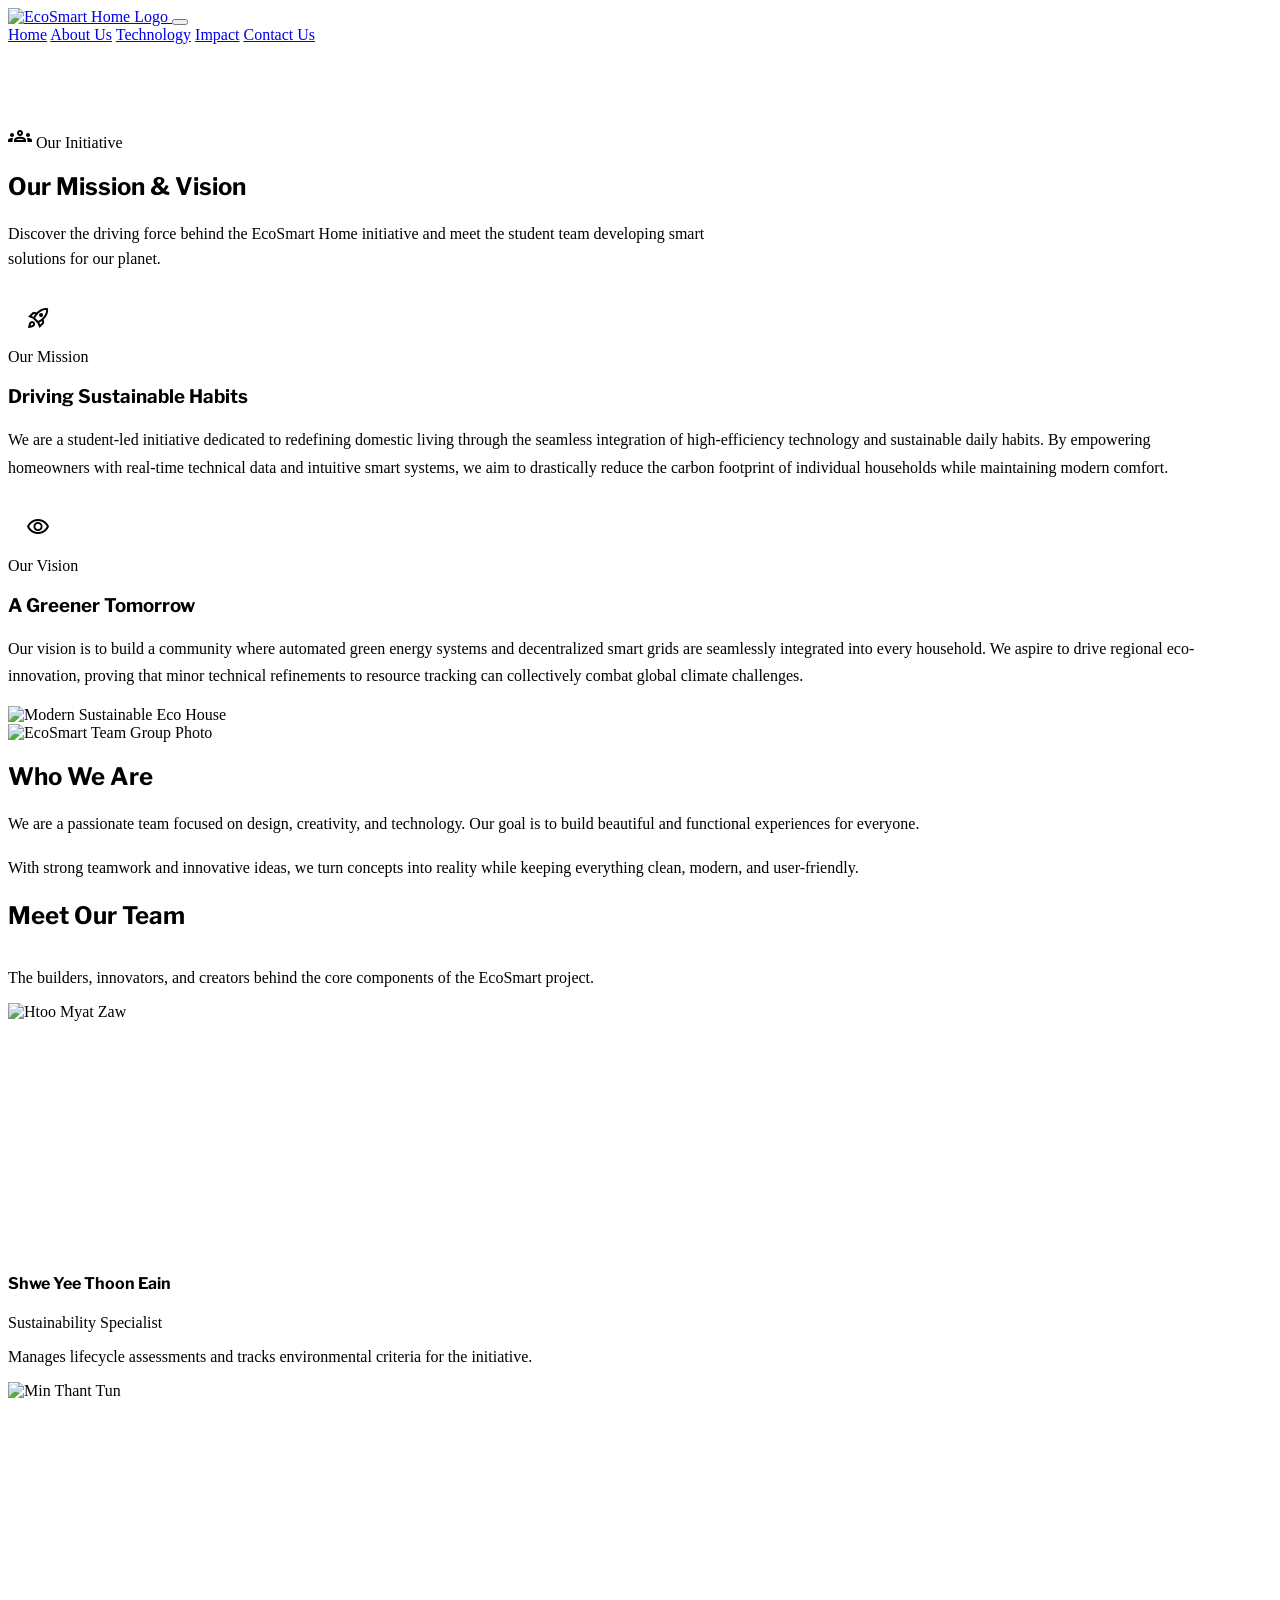
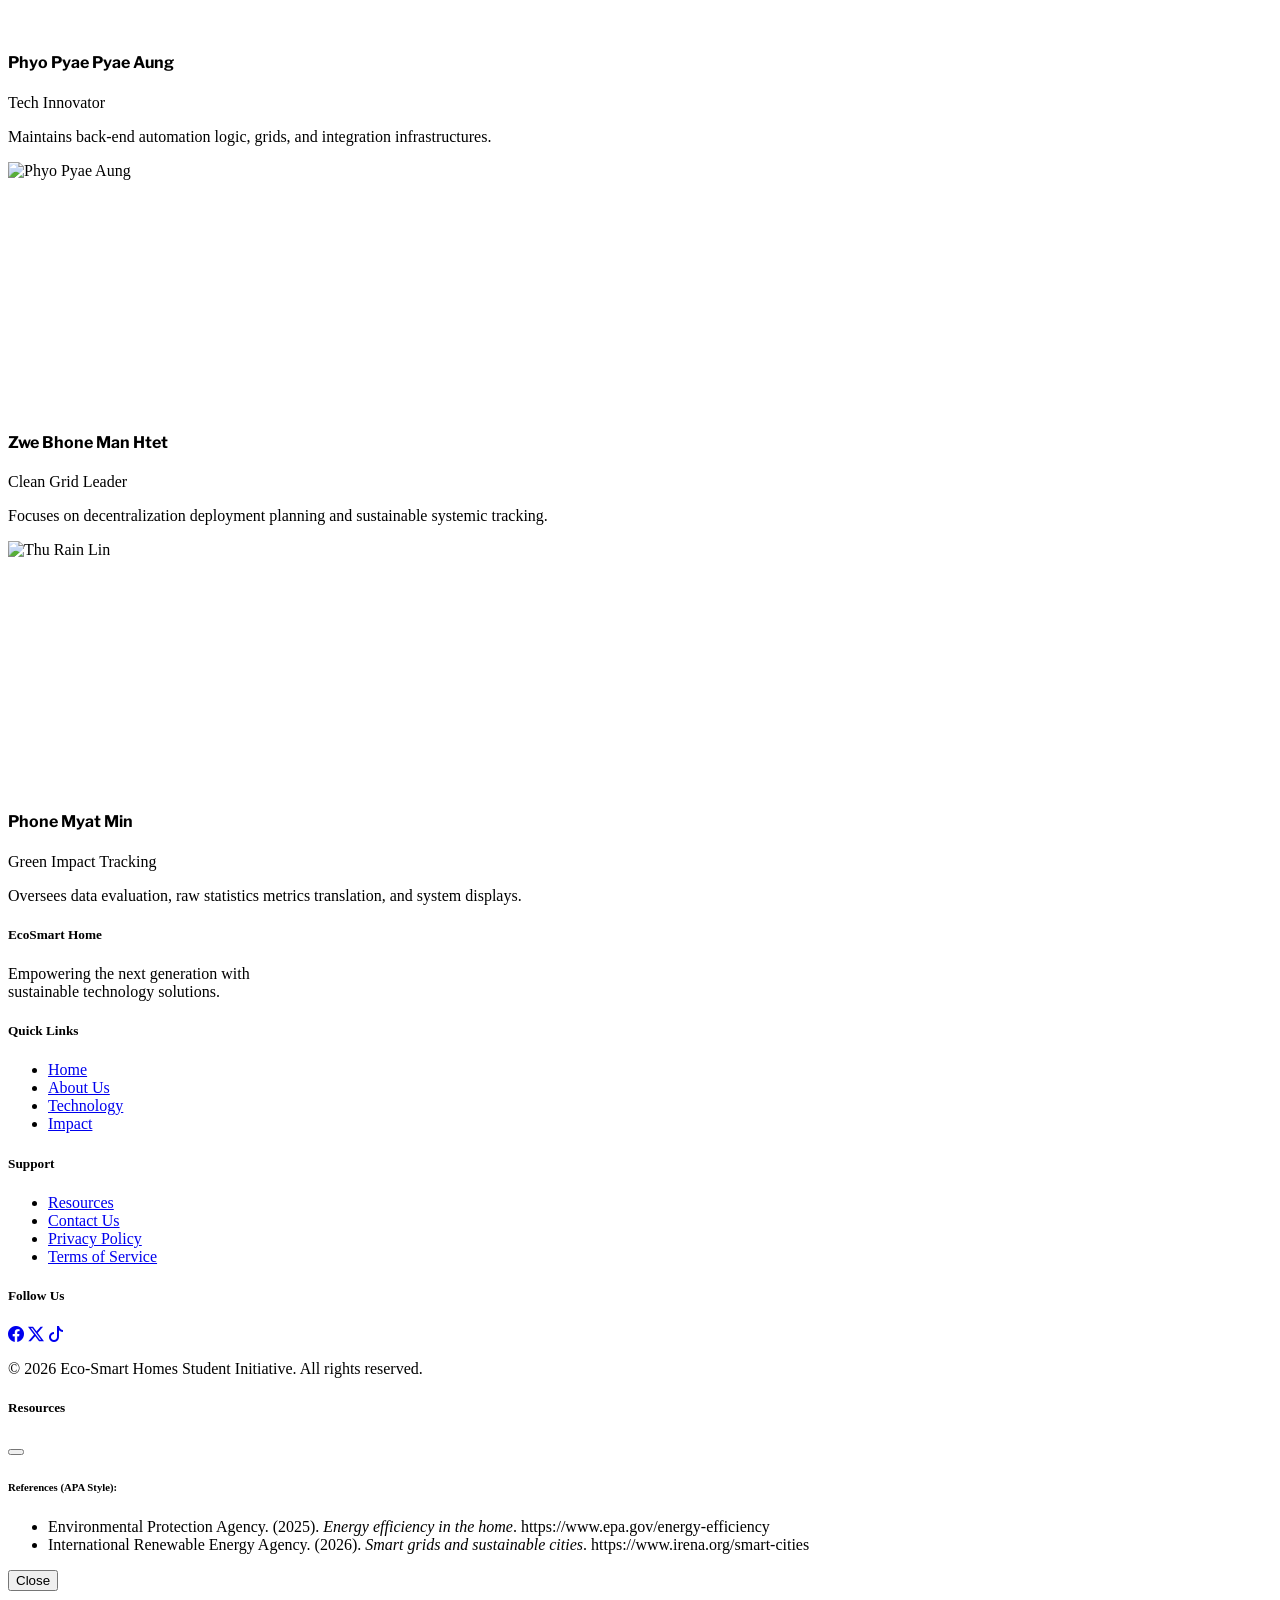
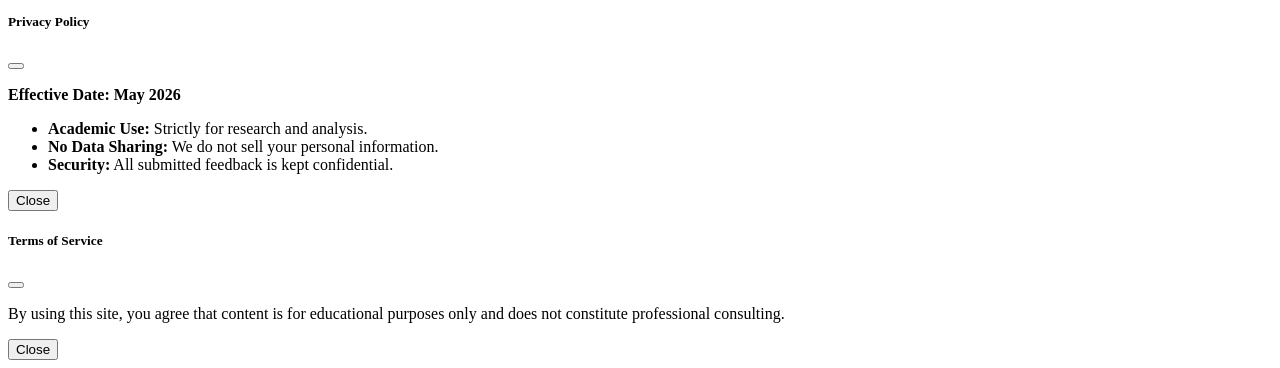
==== about-us.html @ ff517585 "Add files via upload" ====
<!DOCTYPE html>
<html lang="en">
<head>
    <meta charset="utf-8">
    <meta content="width=device-width, initial-scale=1.0" name="viewport">
    <title>About Us | EcoSmart Home</title>
    
    <link href="files/css/bootstrap.min.css" rel="stylesheet">
    <link href="https://cdn.jsdelivr.net/npm/bootstrap-icons@1.11.3/font/bootstrap-icons.css" rel="stylesheet">
    <link href="https://fonts.googleapis.com/css2?family=Libre+Franklin:wght@400;600;700&family=Source+Sans+3:wght@400;500;600&display=swap" rel="stylesheet">
    <link href="https://fonts.googleapis.com/css2?family=Material+Symbols+Outlined:wght,FILL@100..700,0..1&display=swap" rel="stylesheet">
    
    <link href="files/stylesheets/style.css" rel="stylesheet">
    <link href="files/stylesheets/navbar.css" rel="stylesheet">
    <link href="files/stylesheets/footer.css" rel="stylesheet">
</head>
<body>

    <header class="navbar navbar-expand-lg fixed-top border-bottom">
        <div class="container">
            <a class="navbar-brand d-flex align-items-center" href="index.html">
                <img src="files/images/Bg removed Logo of ict.png" alt="EcoSmart Home Logo" style="height: 50px; width: auto; object-fit: contain;">
            </a>
            
            <button class="navbar-toggler" type="button" data-bs-toggle="collapse" data-bs-target="#mainNav" aria-controls="mainNav" aria-expanded="false" aria-label="Toggle navigation">
                <span class="navbar-toggler-icon"></span>
            </button>
            
            <div class="collapse navbar-collapse" id="mainNav">
                <nav class="navbar-nav ms-auto me-auto gap-3">
                    <a class="nav-link" href="index.html">Home</a>
                    <a class="nav-link" id="selector" href="about-us.html">About Us</a>
                    <a class="nav-link" href="technology.html">Technology</a>
                    <a class="nav-link" href="impact.html">Impact</a>
                    <a class="nav-link" href="contact-us.html">Contact Us</a>
                </nav>
            </div>
        </div>
    </header>

    <main style="padding-top: 80px;">
        
        <section class="hero-gradient px-3 px-md-0 py-5">
            <div class="container text-center py-4" style="max-width: 1200px;">
                <div class="d-inline-flex align-items-center gap-2 bg-light px-3 py-1 rounded-pill mb-3 border text-secondary">
                    <span class="material-symbols-outlined fs-5">groups</span>
                    <span class="text-uppercase fw-semibold small tracking-wider">Our Initiative</span>
                </div>
                <h1 class="fw-bold text-dark display-5" style="font-family: 'Libre Franklin', sans-serif;">
                    Our Mission & Vision
                </h1>
                <p class="fs-5 text-secondary mx-auto mt-3 mb-0" style="max-width: 700px; line-height: 1.6;">
                    Discover the driving force behind the EcoSmart Home initiative and meet the student team developing smart solutions for our planet.
                </p>
            </div>
        </section>

        <section class="py-5 px-3 px-md-0" style="background-color: var(--bg-color);">
            <div class="container" style="max-width: 1200px;">
                <div class="row g-4">
                    <div class="col-12 col-md-6">
                        <div class="custom-pillar-card h-100 p-5 shadow-sm bg-white rounded-3xl border">
                            <div class="icon-wrapper bg-primary bg-opacity-10 text-primary mb-4" style="width: 60px; height: 60px; display: flex; align-items: center; justify-content: center; border-radius: 50px;">
                                <span class="material-symbols-outlined fs-2">rocket_launch</span>
                            </div>
                            <span class="badge bg-primary-subtle text-primary px-3 py-2 rounded-pill mb-3 fw-semibold text-uppercase">Our Mission</span>
                            <h3 class="fw-bold text-dark mb-3" style="font-family: 'Libre Franklin', sans-serif;">Driving Sustainable Habits</h3>
                            <p class="text-secondary mb-0" style="line-height: 1.7;">
                                We are a student-led initiative dedicated to redefining domestic living through the seamless integration of high-efficiency technology and sustainable daily habits. By empowering homeowners with real-time technical data and intuitive smart systems, we aim to drastically reduce the carbon footprint of individual households while maintaining modern comfort.
                            </p>
                        </div>
                    </div>
                    
                    <div class="col-12 col-md-6">
                        <div class="custom-pillar-card h-100 p-5 shadow-sm bg-white rounded-3xl border">
                            <div class="icon-wrapper bg-success bg-opacity-10 text-success mb-4" style="width: 60px; height: 60px; display: flex; align-items: center; justify-content: center; border-radius: 50px;">
                                <span class="material-symbols-outlined fs-2">visibility</span>
                            </div>
                            <span class="badge bg-success-subtle text-success px-3 py-2 rounded-pill mb-3 fw-semibold text-uppercase">Our Vision</span>
                            <h3 class="fw-bold text-dark mb-3" style="font-family: 'Libre Franklin', sans-serif;">A Greener Tomorrow</h3>
                            <p class="text-secondary mb-0" style="line-height: 1.7;">
                                Our vision is to build a community where automated green energy systems and decentralized smart grids are seamlessly integrated into every household. We aspire to drive regional eco-innovation, proving that minor technical refinements to resource tracking can collectively combat global climate challenges.
                            </p>
                        </div>
                    </div>
                </div>

                <div class="row mt-5">
                    <div class="col-12">
                        <div class="rounded-3xl overflow-hidden shadow border" style="max-height: 400px;">
                            <img src="https://images.unsplash.com/photo-1580587771525-78b9dba3b914?auto=format&fit=crop&q=80&w=1200" alt="Modern Sustainable Eco House" class="img-fluid w-100 object-fit-cover" style="height: 400px;">
                        </div>
                    </div>
                </div>
            </div>
        </section>

        <section class="py-5 px-3 px-md-0 bg-white">
            <div class="container" style="max-width: 1200px;">
                <div class="row align-items-center g-5">
                    <div class="col-12 col-md-6">
                        <div class="rounded-3xl overflow-hidden shadow-md border">
                            <img src="files/images/Group-photo1 (1).jpeg" alt="EcoSmart Team Group Photo" class="w-100 img-fluid object-fit-cover" style="height: 420px;">
                        </div>
                    </div>
                    <div class="col-12 col-md-6">
                        <h2 class="fw-bold text-dark mb-4 display-6" style="font-family: 'Libre Franklin', sans-serif;">
                            Who We Are
                        </h2>
                        <p class="fs-5 text-secondary mb-4" style="line-height: 1.7;">
                            We are a passionate team focused on design, creativity, and technology. Our goal is to build beautiful and functional experiences for everyone.
                        </p>
                        <p class="fs-5 text-secondary mb-0" style="line-height: 1.7;">
                            With strong teamwork and innovative ideas, we turn concepts into reality while keeping everything clean, modern, and user-friendly.
                        </p>
                    </div>
                </div>
            </div>
        </section>

        <section class="py-5 px-3 px-md-0 bg-light">
            <div class="container text-center mb-5" style="max-width: 1200px;">
                <h2 class="fw-bold mb-3" style="font-family: 'Libre Franklin', sans-serif;">Meet Our Team</h2>
                <div class="mx-auto bg-primary mt-2 mb-3" style="width: 60px; height: 3px; border-radius: 2px;"></div>
                <p class="text-secondary mx-auto mb-0" style="max-width: 600px;">
                    The builders, innovators, and creators behind the core components of the EcoSmart project.
                </p>
            </div>
            
            <div class="container" style="max-width: 1200px;">
                <div class="row g-4 justify-content-center">
                    <div class="col-12 col-sm-6 col-md-4 col-lg-3">
                        <div class="card h-100 border shadow-sm rounded-4 overflow-hidden bg-white">
                            <div class="overflow-hidden" style="height: 250px;">
                                <img src="files/images/image_bce1ea.jpg" alt="Htoo Myat Zaw" class="w-100 h-100 object-fit-cover">
                            </div>
                            <div class="card-body p-4 d-flex flex-column">
                                <h4 class="fw-bold h5 mb-1" style="font-family: 'Libre Franklin', sans-serif;">Shwe Yee Thoon Eain</h4>
                                <p class="text-primary small fw-semibold mb-3 text-uppercase">Sustainability Specialist</p>
                                <p class="card-text text-secondary small mb-0">Manages lifecycle assessments and tracks environmental criteria for the initiative.</p>
                            </div>
                        </div>
                    </div>

                    <div class="col-12 col-sm-6 col-md-4 col-lg-3">
                        <div class="card h-100 border shadow-sm rounded-4 overflow-hidden bg-white">
                            <div class="overflow-hidden" style="height: 250px;">
                                <img src="files/images/image_bce208.jpg" alt="Min Thant Tun" class="w-100 h-100 object-fit-cover">
                            </div>
                            <div class="card-body p-4 d-flex flex-column">
                                <h4 class="fw-bold h5 mb-1" style="font-family: 'Libre Franklin', sans-serif;">Phyo Pyae Pyae Aung</h4>
                                <p class="text-primary small fw-semibold mb-3 text-uppercase">Tech Innovator</p>
                                <p class="card-text text-secondary small mb-0">Maintains back-end automation logic, grids, and integration infrastructures.</p>
                            </div>
                        </div>
                    </div>

                    <div class="col-12 col-sm-6 col-md-4 col-lg-3">
                        <div class="card h-100 border shadow-sm rounded-4 overflow-hidden bg-white">
                            <div class="overflow-hidden" style="height: 250px;">
                                <img src="files/images/image_bce1ea.jpg" alt="Phyo Pyae Aung" class="w-100 h-100 object-fit-cover">
                            </div>
                            <div class="card-body p-4 d-flex flex-column">
                                <h4 class="fw-bold h5 mb-1" style="font-family: 'Libre Franklin', sans-serif;">Zwe Bhone Man Htet</h4>
                                <p class="text-primary small fw-semibold mb-3 text-uppercase">Clean Grid Leader</p>
                                <p class="card-text text-secondary small mb-0">Focuses on decentralization deployment planning and sustainable systemic tracking.</p>
                            </div>
                        </div>
                    </div>

                    <div class="col-12 col-sm-6 col-md-4 col-lg-3">
                        <div class="card h-100 border shadow-sm rounded-4 overflow-hidden bg-white">
                            <div class="overflow-hidden" style="height: 250px;">
                                <img src="files/images/image_bce208.jpg" alt="Thu Rain Lin" class="w-100 h-100 object-fit-cover">
                            </div>
                            <div class="card-body p-4 d-flex flex-column">
                                <h4 class="fw-bold h5 mb-1" style="font-family: 'Libre Franklin', sans-serif;">Phone Myat Min</h4>
                                <p class="text-primary small fw-semibold mb-3 text-uppercase">Green Impact Tracking</p>
                                <p class="card-text text-secondary small mb-0">Oversees data evaluation, raw statistics metrics translation, and system displays.</p>
                            </div>
                        </div>
                    </div>
                </div>
            </div>
        </section>
        
    </main>

   <footer class="w-100 text-light py-5 mt-auto">
        <div class="container" style="max-width: 1200px;">
            <div class="row g-4">
                <div class="col-12 col-md-4">
                    <h5 class="fw-bold text-white mb-3">EcoSmart Home</h5>
                    <p class="m-0 small text-light text-opacity-50" style="max-width: 280px;">Empowering the next generation with sustainable technology solutions.</p>
                </div>
                <div class="col-6 col-md-2">
                    <h5 class="text-white mb-3 small text-uppercase tracking-wider">Quick Links</h5>
                    <ul class="list-unstyled d-flex flex-column gap-2 m-0 small">
                        <li><a class="text-decoration-none" href="index.html">Home</a></li>
                        <li><a class="text-decoration-none" href="about-us.html">About Us</a></li>
                        <li><a class="text-decoration-none" href="technology.html">Technology</a></li>
                        <li><a class="text-decoration-none" href="impact.html">Impact</a></li>
                    </ul>
                </div>
                <div class="col-6 col-md-2">
                    <h5 class="text-white mb-3 small text-uppercase tracking-wider">Support</h5>
                    <ul class="list-unstyled d-flex flex-column gap-2 m-0 small">
                        <li><a class="text-decoration-none" href="#" data-bs-toggle="modal" data-bs-target="#resourcesModal">Resources</a></li>
                        <li><a class="text-decoration-none" href="contact-us.html">Contact Us</a></li>
                        <li><a class="text-decoration-none" href="#" data-bs-toggle="modal" data-bs-target="#privacyModal">Privacy Policy</a></li>
                        <li><a class="text-decoration-none" href="#" data-bs-toggle="modal" data-bs-target="#termsModal">Terms of Service</a></li>
                    </ul>
                </div>
                <div class="col-12 col-md-4">
                    <h5 class="text-white mb-3 small text-uppercase tracking-wider">Follow Us</h5>
                    <div class="d-flex gap-3">
                        <a href="#" class="text-decoration-none text-opacity-75 fs-5"><i class="bi bi-facebook"></i></a>
                        <a href="#" class="text-decoration-none text-opacity-75 fs-5"><i class="bi bi-twitter-x"></i></a>
                        <a href="#" class="text-decoration-none text-opacity-75 fs-5"><i class="bi bi-tiktok"></i></a>
                    </div>
                </div>
            </div>
            <div class="mt-5 pt-4 border-top border-secondary border-opacity-20 text-center small text-light text-opacity-50">
                <p class="m-0">© 2026 Eco-Smart Homes Student Initiative. All rights reserved.</p>
            </div>
        </div>
    </footer>

    <div class="modal fade" id="resourcesModal" tabindex="-1"><div class="modal-dialog"><div class="modal-content"><div class="modal-header"><h5 class="modal-title">Resources</h5><button type="button" class="btn-close" data-bs-dismiss="modal"></button></div><div class="modal-body"><h6>References (APA Style):</h6><ul class="small"><li>Environmental Protection Agency. (2025). <em>Energy efficiency in the home</em>. https://www.epa.gov/energy-efficiency</li><li>International Renewable Energy Agency. (2026). <em>Smart grids and sustainable cities</em>. https://www.irena.org/smart-cities</li></ul></div><div class="modal-footer"><button class="btn btn-dark" data-bs-dismiss="modal">Close</button></div></div></div></div>
    
    <div class="modal fade" id="privacyModal" tabindex="-1"><div class="modal-dialog"><div class="modal-content"><div class="modal-header"><h5 class="modal-title">Privacy Policy</h5><button type="button" class="btn-close" data-bs-dismiss="modal"></button></div><div class="modal-body"><p><strong>Effective Date: May 2026</strong></p><ul class="small"><li><strong>Academic Use:</strong> Strictly for research and analysis.</li><li><strong>No Data Sharing:</strong> We do not sell your personal information.</li><li><strong>Security:</strong> All submitted feedback is kept confidential.</li></ul></div><div class="modal-footer"><button class="btn btn-dark" data-bs-dismiss="modal">Close</button></div></div></div></div>
    
    <div class="modal fade" id="termsModal" tabindex="-1"><div class="modal-dialog"><div class="modal-content"><div class="modal-header"><h5 class="modal-title">Terms of Service</h5><button type="button" class="btn-close" data-bs-dismiss="modal"></button></div><div class="modal-body"><p class="small">By using this site, you agree that content is for educational purposes only and does not constitute professional consulting.</p></div><div class="modal-footer"><button class="btn btn-dark" data-bs-dismiss="modal">Close</button></div></div></div></div>

    <script src="files/js/bootstrap.bundle.min.js"></script>
</body>
</html>
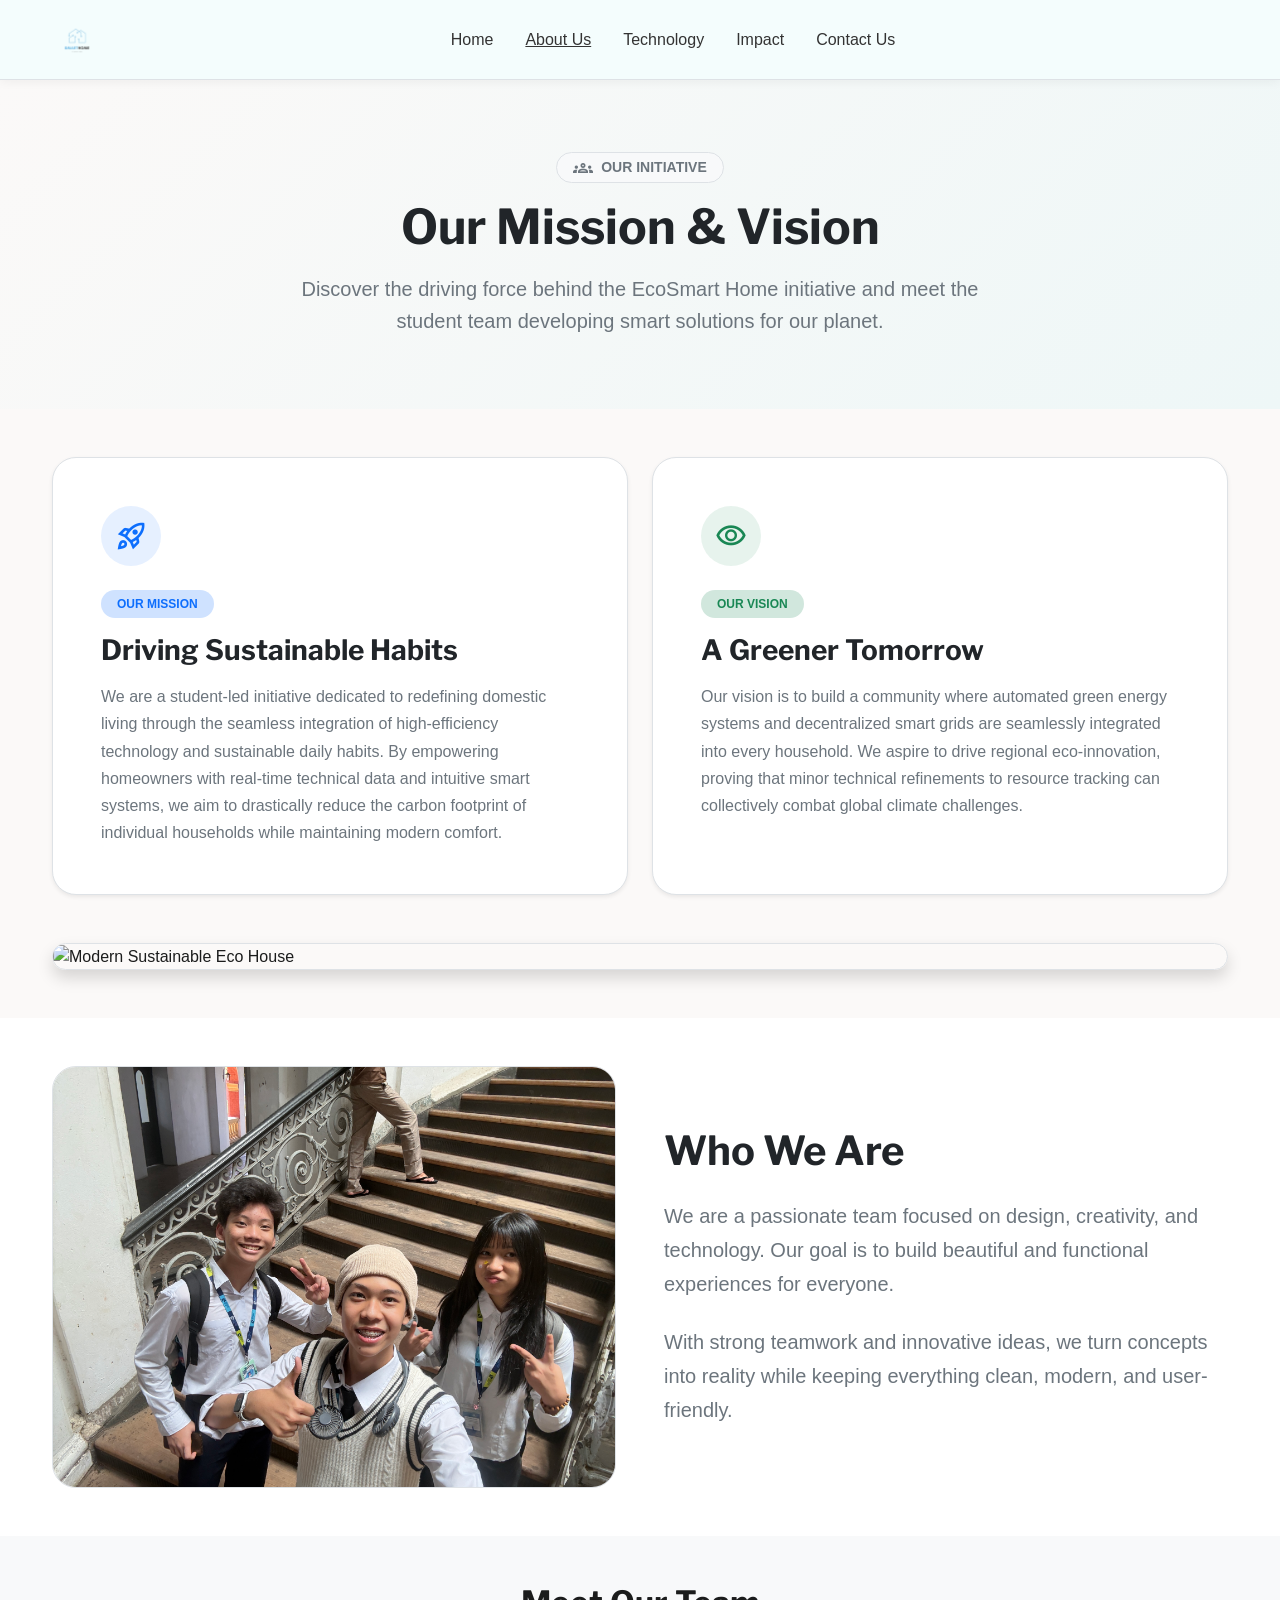
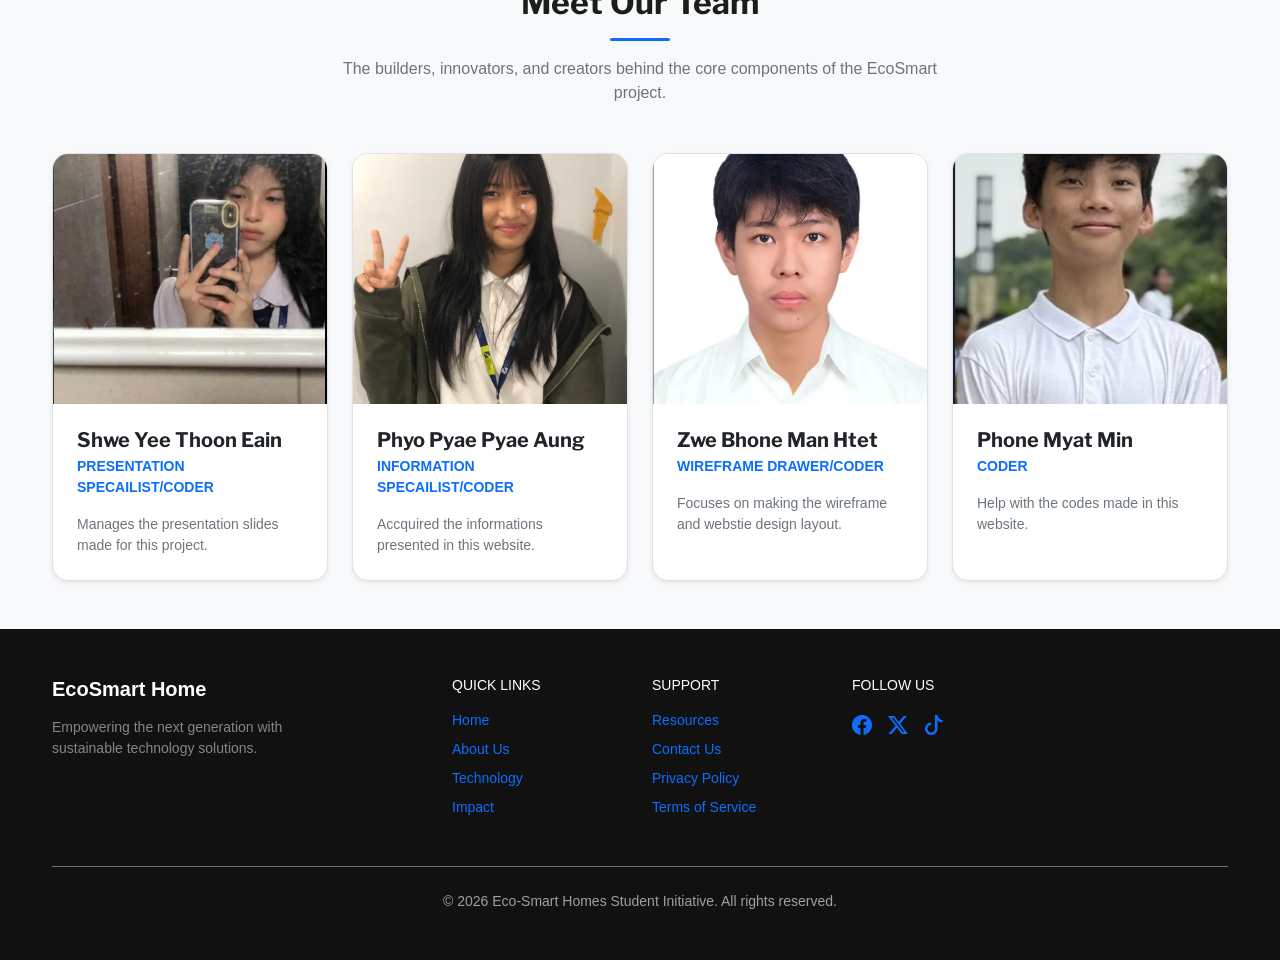
==== commit fb441304: "Add files via upload" ====
--- a/about-us.html
+++ b/about-us.html
@@ -132,51 +132,51 @@
                     <div class="col-12 col-sm-6 col-md-4 col-lg-3">
                         <div class="card h-100 border shadow-sm rounded-4 overflow-hidden bg-white">
                             <div class="overflow-hidden" style="height: 250px;">
-                                <img src="files/images/image_bce1ea.jpg" alt="Htoo Myat Zaw" class="w-100 h-100 object-fit-cover">
+                                <img src="files/images/Shwe-Yee-Thoon-Eain.jpg" alt="Shwe Yee Thoon Eain" class="w-100 h-100 object-fit-cover">
                             </div>
                             <div class="card-body p-4 d-flex flex-column">
                                 <h4 class="fw-bold h5 mb-1" style="font-family: 'Libre Franklin', sans-serif;">Shwe Yee Thoon Eain</h4>
-                                <p class="text-primary small fw-semibold mb-3 text-uppercase">Sustainability Specialist</p>
-                                <p class="card-text text-secondary small mb-0">Manages lifecycle assessments and tracks environmental criteria for the initiative.</p>
-                            </div>
-                        </div>
-                    </div>
-
-                    <div class="col-12 col-sm-6 col-md-4 col-lg-3">
-                        <div class="card h-100 border shadow-sm rounded-4 overflow-hidden bg-white">
-                            <div class="overflow-hidden" style="height: 250px;">
-                                <img src="files/images/image_bce208.jpg" alt="Min Thant Tun" class="w-100 h-100 object-fit-cover">
+                                <p class="text-primary small fw-semibold mb-3 text-uppercase">Presentation Specailist/coder</p>
+                                <p class="card-text text-secondary small mb-0">Manages the presentation slides made for this project.</p>
+                            </div>
+                        </div>
+                    </div>
+
+                    <div class="col-12 col-sm-6 col-md-4 col-lg-3">
+                        <div class="card h-100 border shadow-sm rounded-4 overflow-hidden bg-white">
+                            <div class="overflow-hidden" style="height: 250px;">
+                                <img src="files/images/Phyo-Pyae-Pyae-Aung.jpg" alt="Phyo Pyae Pyae Aung" class="w-100 h-100 object-fit-cover">
                             </div>
                             <div class="card-body p-4 d-flex flex-column">
                                 <h4 class="fw-bold h5 mb-1" style="font-family: 'Libre Franklin', sans-serif;">Phyo Pyae Pyae Aung</h4>
-                                <p class="text-primary small fw-semibold mb-3 text-uppercase">Tech Innovator</p>
-                                <p class="card-text text-secondary small mb-0">Maintains back-end automation logic, grids, and integration infrastructures.</p>
-                            </div>
-                        </div>
-                    </div>
-
-                    <div class="col-12 col-sm-6 col-md-4 col-lg-3">
-                        <div class="card h-100 border shadow-sm rounded-4 overflow-hidden bg-white">
-                            <div class="overflow-hidden" style="height: 250px;">
-                                <img src="files/images/image_bce1ea.jpg" alt="Phyo Pyae Aung" class="w-100 h-100 object-fit-cover">
+                                <p class="text-primary small fw-semibold mb-3 text-uppercase">Information Specailist/coder</p>
+                                <p class="card-text text-secondary small mb-0">Accquired the informations presented in this website.</p>
+                            </div>
+                        </div>
+                    </div>
+
+                    <div class="col-12 col-sm-6 col-md-4 col-lg-3">
+                        <div class="card h-100 border shadow-sm rounded-4 overflow-hidden bg-white">
+                            <div class="overflow-hidden" style="height: 250px;">
+                                <img src="files/images/Zwe-Bhone-Man Htet.png" alt="Zwe Bhone Man Htet" class="w-100 h-100 object-fit-cover">
                             </div>
                             <div class="card-body p-4 d-flex flex-column">
                                 <h4 class="fw-bold h5 mb-1" style="font-family: 'Libre Franklin', sans-serif;">Zwe Bhone Man Htet</h4>
-                                <p class="text-primary small fw-semibold mb-3 text-uppercase">Clean Grid Leader</p>
-                                <p class="card-text text-secondary small mb-0">Focuses on decentralization deployment planning and sustainable systemic tracking.</p>
-                            </div>
-                        </div>
-                    </div>
-
-                    <div class="col-12 col-sm-6 col-md-4 col-lg-3">
-                        <div class="card h-100 border shadow-sm rounded-4 overflow-hidden bg-white">
-                            <div class="overflow-hidden" style="height: 250px;">
-                                <img src="files/images/image_bce208.jpg" alt="Thu Rain Lin" class="w-100 h-100 object-fit-cover">
+                                <p class="text-primary small fw-semibold mb-3 text-uppercase">Wireframe drawer/coder</p>
+                                <p class="card-text text-secondary small mb-0">Focuses on making the wireframe and webstie design layout.</p>
+                            </div>
+                        </div>
+                    </div>
+
+                    <div class="col-12 col-sm-6 col-md-4 col-lg-3">
+                        <div class="card h-100 border shadow-sm rounded-4 overflow-hidden bg-white">
+                            <div class="overflow-hidden" style="height: 250px;">
+                                <img src="files/images/Phone-Myat-Min.png" alt="Phone Myat Min" class="w-100 h-100 object-fit-cover">
                             </div>
                             <div class="card-body p-4 d-flex flex-column">
                                 <h4 class="fw-bold h5 mb-1" style="font-family: 'Libre Franklin', sans-serif;">Phone Myat Min</h4>
-                                <p class="text-primary small fw-semibold mb-3 text-uppercase">Green Impact Tracking</p>
-                                <p class="card-text text-secondary small mb-0">Oversees data evaluation, raw statistics metrics translation, and system displays.</p>
+                                <p class="text-primary small fw-semibold mb-3 text-uppercase">Coder</p>
+                                <p class="card-text text-secondary small mb-0">Help with the codes made in this website.</p>
                             </div>
                         </div>
                     </div>
--- a/files/stylesheets/style.css
+++ b/files/stylesheets/style.css
@@ -0,0 +1,70 @@
+/* Custom Variable Overrides and Reset Layouts */
+:root {
+    --bg-color: #fbf9f8;
+    --text-color: #1b1c1c;
+    --primary-color: #0059bb;
+    --primary-container: #0070ea;
+    --on-primary-container: #fefcff;
+    --secondary-container: #dbe4e4;
+    --text-muted: #6c757d;
+}
+
+body {
+    background-color: var(--bg-color);
+    color: var(--text-color);
+    font-family: 'Source Sans 3', sans-serif;
+}
+
+/* Custom Component Layouts */
+.hero-gradient {
+    background: linear-gradient(135deg, #fbf9f8 0%, #eef7f7 100%);
+    padding: 5rem 0;
+}
+
+.material-symbols-outlined {
+    font-variation-settings: 'FILL' 0, 'wght' 400, 'GRAD' 0, 'opsz' 24;
+    display: inline-block;
+    vertical-align: middle;
+}
+
+/* Structural Card Improvements */
+.custom-pillar-card {
+    background-color: #ffffff;
+    border: 1px solid #E0EEEE;
+    border-radius: 0.75rem;
+    padding: 1.5rem;
+    transition: all 0.3s ease;
+}
+
+.custom-pillar-card:hover {
+    transform: translateY(-5px);
+    box-shadow: 0 4px 20px rgba(0, 0, 0, 0.05);
+}
+
+.icon-wrapper {
+    width: 48px;
+    height: 48px;
+    display: flex;
+    align-items: center;
+    justify-content: center;
+    border-radius: 0.5rem;
+    margin-bottom: 1.5rem;
+    transition: transform 0.3s ease;
+}
+
+.custom-pillar-card:hover .icon-wrapper {
+    transform: scale(1.1);
+}
+
+/* Utility Extensions */
+.rounded-xl {
+    border-radius: 0.5rem !important;
+}
+
+.rounded-2xl {
+    border-radius: 0.75rem !important;
+}
+
+.rounded-3xl {
+    border-radius: 1.5rem !important;
+}
--- a/files/stylesheets/navbar.css
+++ b/files/stylesheets/navbar.css
@@ -0,0 +1,48 @@
+/* Clean White/Off-White Background for the whole Navbar */
+.navbar {
+    background-color: rgb(244, 253, 253) !important;
+    box-shadow: 0 2px 10px rgba(0, 0, 0, 0.05);
+    padding: 0.8rem 1rem !important;
+    height: 80px; /* Forces the exact same height on every page */
+    display: flex;
+    align-items: center;
+}
+
+/* Ensure the layout container matches across pages */
+.navbar .container {
+    display: flex;
+    justify-content: space-between;
+    align-items: center;
+    max-width: 1200px;
+    width: 100%;
+}
+
+.nav-link {
+    font-weight: 500;
+    color: #333 !important;
+    transition: color 0.3s ease;
+}
+
+.nav-link:hover {
+    color: #007bff !important;
+}
+
+/* Dropdown Menu Style Fixes */
+.dropdown-menu {
+    border: none;
+    box-shadow: 0 4px 12px rgba(0,0,0,0.1);
+}
+
+/* Hover/Active states for links */
+#selector {
+    text-decoration: underline;
+}
+#selector:hover {
+    font-weight: bold;
+    font-size: 16px;
+    text-decoration: underline;
+    text-decoration-thickness: 2px;
+}
+#selector:active {
+    background: white;
+}
--- a/files/stylesheets/footer.css
+++ b/files/stylesheets/footer.css
@@ -0,0 +1,20 @@
+footer {
+    background-color: #111111 !important; /* Absolute deep black */
+    color: #ffffff !important;
+    padding: 40px 0;
+    width: 100%;
+    margin-top: auto; 
+    flex-shrink: 0;
+}
+
+footer h5 {
+    color: #ffffff !important;
+}
+
+footer p, footer .nav-link {
+    color: #a0a0a0 !important; /* Soft grey text for reading readability */
+}
+
+footer .nav-link:hover {
+    color: #ffffff !important;
+}
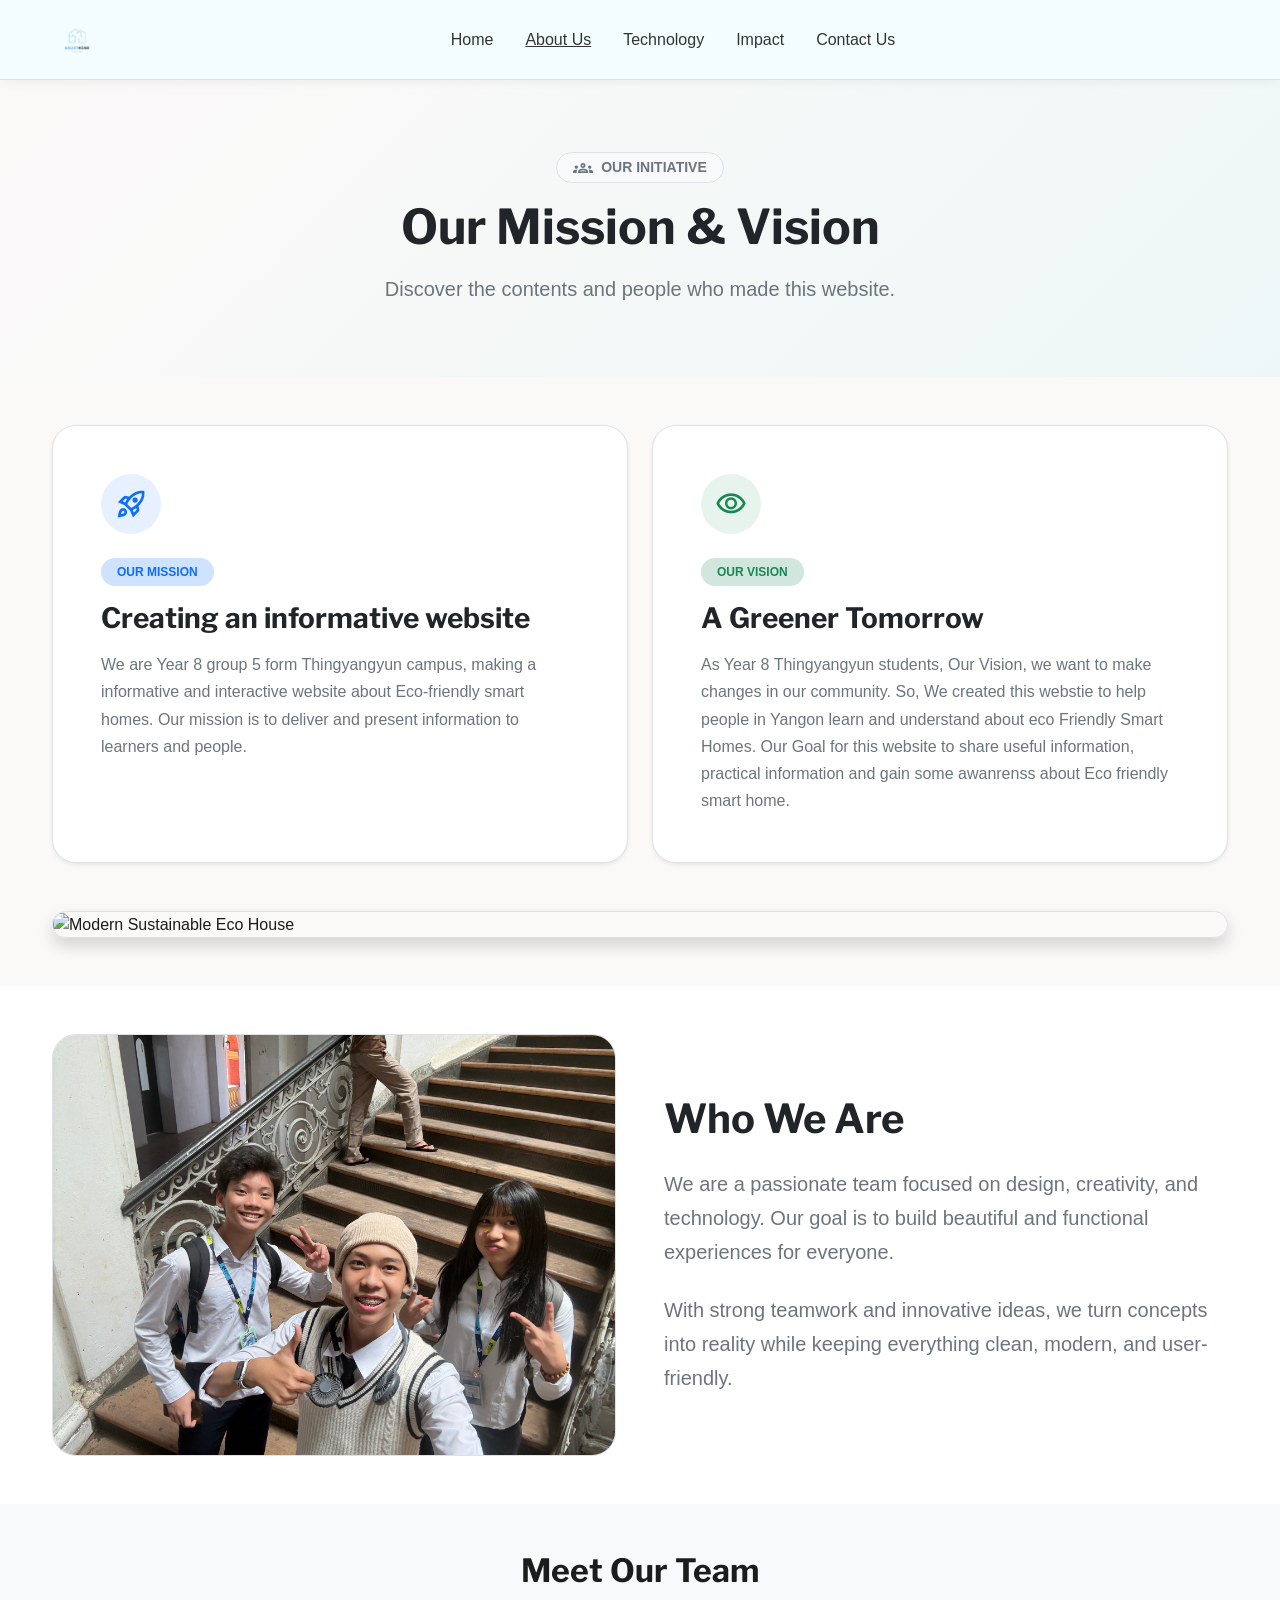
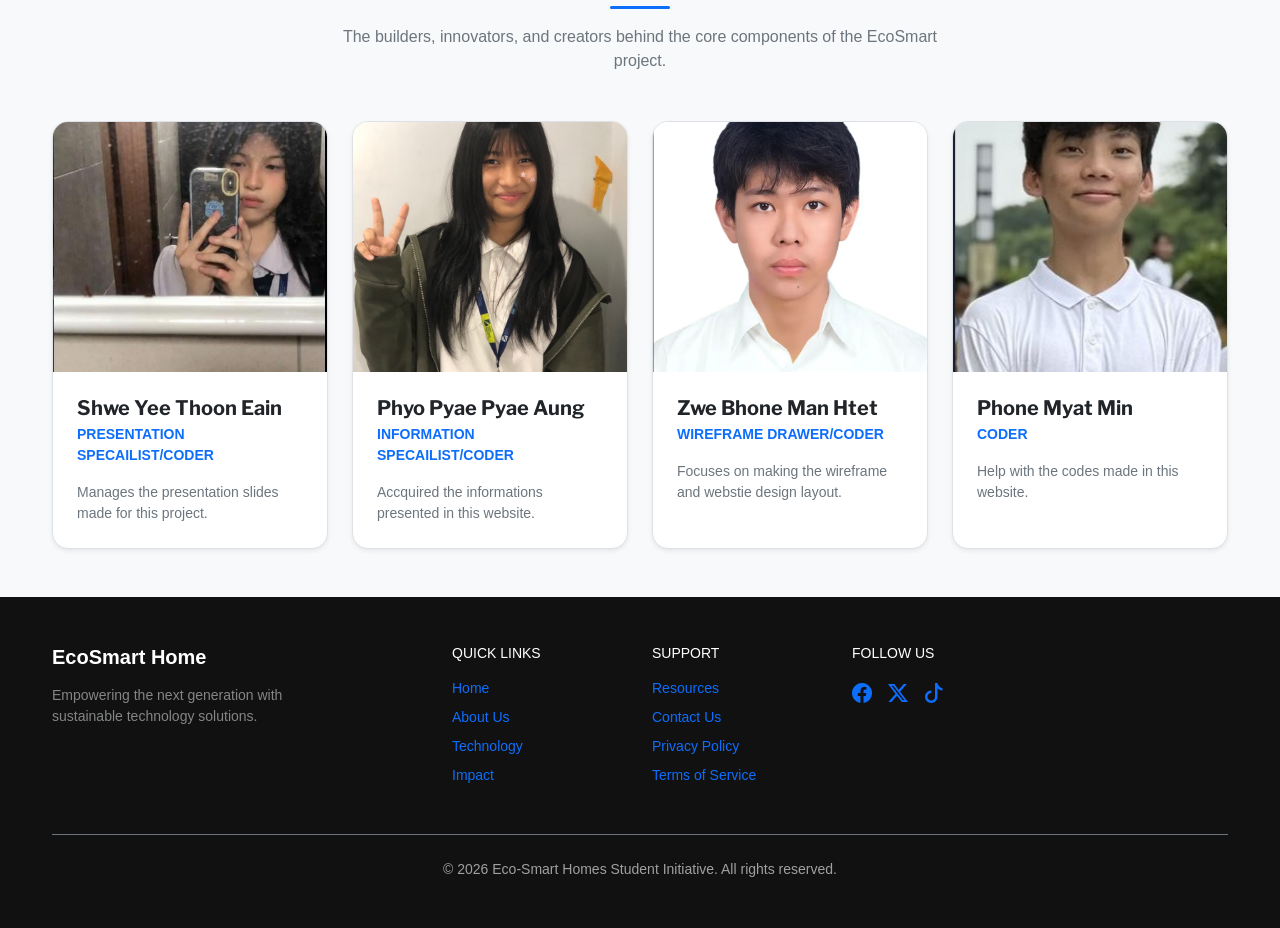
==== commit d71f9b1e: "Add files via upload" ====
--- a/about-us.html
+++ b/about-us.html
@@ -4,7 +4,7 @@
     <meta charset="utf-8">
     <meta content="width=device-width, initial-scale=1.0" name="viewport">
     <title>About Us | EcoSmart Home</title>
-    
+    <link rel="icon" type="image/x-icon" href="files/images/Logo of ict.png">
     <link href="files/css/bootstrap.min.css" rel="stylesheet">
     <link href="https://cdn.jsdelivr.net/npm/bootstrap-icons@1.11.3/font/bootstrap-icons.css" rel="stylesheet">
     <link href="https://fonts.googleapis.com/css2?family=Libre+Franklin:wght@400;600;700&family=Source+Sans+3:wght@400;500;600&display=swap" rel="stylesheet">
@@ -50,7 +50,7 @@
                     Our Mission & Vision
                 </h1>
                 <p class="fs-5 text-secondary mx-auto mt-3 mb-0" style="max-width: 700px; line-height: 1.6;">
-                    Discover the driving force behind the EcoSmart Home initiative and meet the student team developing smart solutions for our planet.
+                    Discover the contents and people who made this website.
                 </p>
             </div>
         </section>
@@ -64,10 +64,9 @@
                                 <span class="material-symbols-outlined fs-2">rocket_launch</span>
                             </div>
                             <span class="badge bg-primary-subtle text-primary px-3 py-2 rounded-pill mb-3 fw-semibold text-uppercase">Our Mission</span>
-                            <h3 class="fw-bold text-dark mb-3" style="font-family: 'Libre Franklin', sans-serif;">Driving Sustainable Habits</h3>
+                            <h3 class="fw-bold text-dark mb-3" style="font-family: 'Libre Franklin', sans-serif;">Creating an informative website</h3>
                             <p class="text-secondary mb-0" style="line-height: 1.7;">
-                                We are a student-led initiative dedicated to redefining domestic living through the seamless integration of high-efficiency technology and sustainable daily habits. By empowering homeowners with real-time technical data and intuitive smart systems, we aim to drastically reduce the carbon footprint of individual households while maintaining modern comfort.
-                            </p>
+                               We are Year 8 group 5 form Thingyangyun campus, making a informative and interactive website about Eco-friendly smart homes. Our mission is to deliver and present information to learners and people.
                         </div>
                     </div>
                     
@@ -79,7 +78,8 @@
                             <span class="badge bg-success-subtle text-success px-3 py-2 rounded-pill mb-3 fw-semibold text-uppercase">Our Vision</span>
                             <h3 class="fw-bold text-dark mb-3" style="font-family: 'Libre Franklin', sans-serif;">A Greener Tomorrow</h3>
                             <p class="text-secondary mb-0" style="line-height: 1.7;">
-                                Our vision is to build a community where automated green energy systems and decentralized smart grids are seamlessly integrated into every household. We aspire to drive regional eco-innovation, proving that minor technical refinements to resource tracking can collectively combat global climate challenges.
+                                As Year 8 Thingyangyun students, Our Vision, we want to make changes in our community. So, We created this webstie to help people in Yangon learn and understand about eco Friendly Smart Homes.
+                                Our Goal for this website to share useful information, practical information and gain some awanrenss about Eco friendly smart home.
                             </p>
                         </div>
                     </div>
@@ -227,9 +227,7 @@
     </footer>
 
     <div class="modal fade" id="resourcesModal" tabindex="-1"><div class="modal-dialog"><div class="modal-content"><div class="modal-header"><h5 class="modal-title">Resources</h5><button type="button" class="btn-close" data-bs-dismiss="modal"></button></div><div class="modal-body"><h6>References (APA Style):</h6><ul class="small"><li>Environmental Protection Agency. (2025). <em>Energy efficiency in the home</em>. https://www.epa.gov/energy-efficiency</li><li>International Renewable Energy Agency. (2026). <em>Smart grids and sustainable cities</em>. https://www.irena.org/smart-cities</li></ul></div><div class="modal-footer"><button class="btn btn-dark" data-bs-dismiss="modal">Close</button></div></div></div></div>
-    
     <div class="modal fade" id="privacyModal" tabindex="-1"><div class="modal-dialog"><div class="modal-content"><div class="modal-header"><h5 class="modal-title">Privacy Policy</h5><button type="button" class="btn-close" data-bs-dismiss="modal"></button></div><div class="modal-body"><p><strong>Effective Date: May 2026</strong></p><ul class="small"><li><strong>Academic Use:</strong> Strictly for research and analysis.</li><li><strong>No Data Sharing:</strong> We do not sell your personal information.</li><li><strong>Security:</strong> All submitted feedback is kept confidential.</li></ul></div><div class="modal-footer"><button class="btn btn-dark" data-bs-dismiss="modal">Close</button></div></div></div></div>
-    
     <div class="modal fade" id="termsModal" tabindex="-1"><div class="modal-dialog"><div class="modal-content"><div class="modal-header"><h5 class="modal-title">Terms of Service</h5><button type="button" class="btn-close" data-bs-dismiss="modal"></button></div><div class="modal-body"><p class="small">By using this site, you agree that content is for educational purposes only and does not constitute professional consulting.</p></div><div class="modal-footer"><button class="btn btn-dark" data-bs-dismiss="modal">Close</button></div></div></div></div>
 
     <script src="files/js/bootstrap.bundle.min.js"></script>
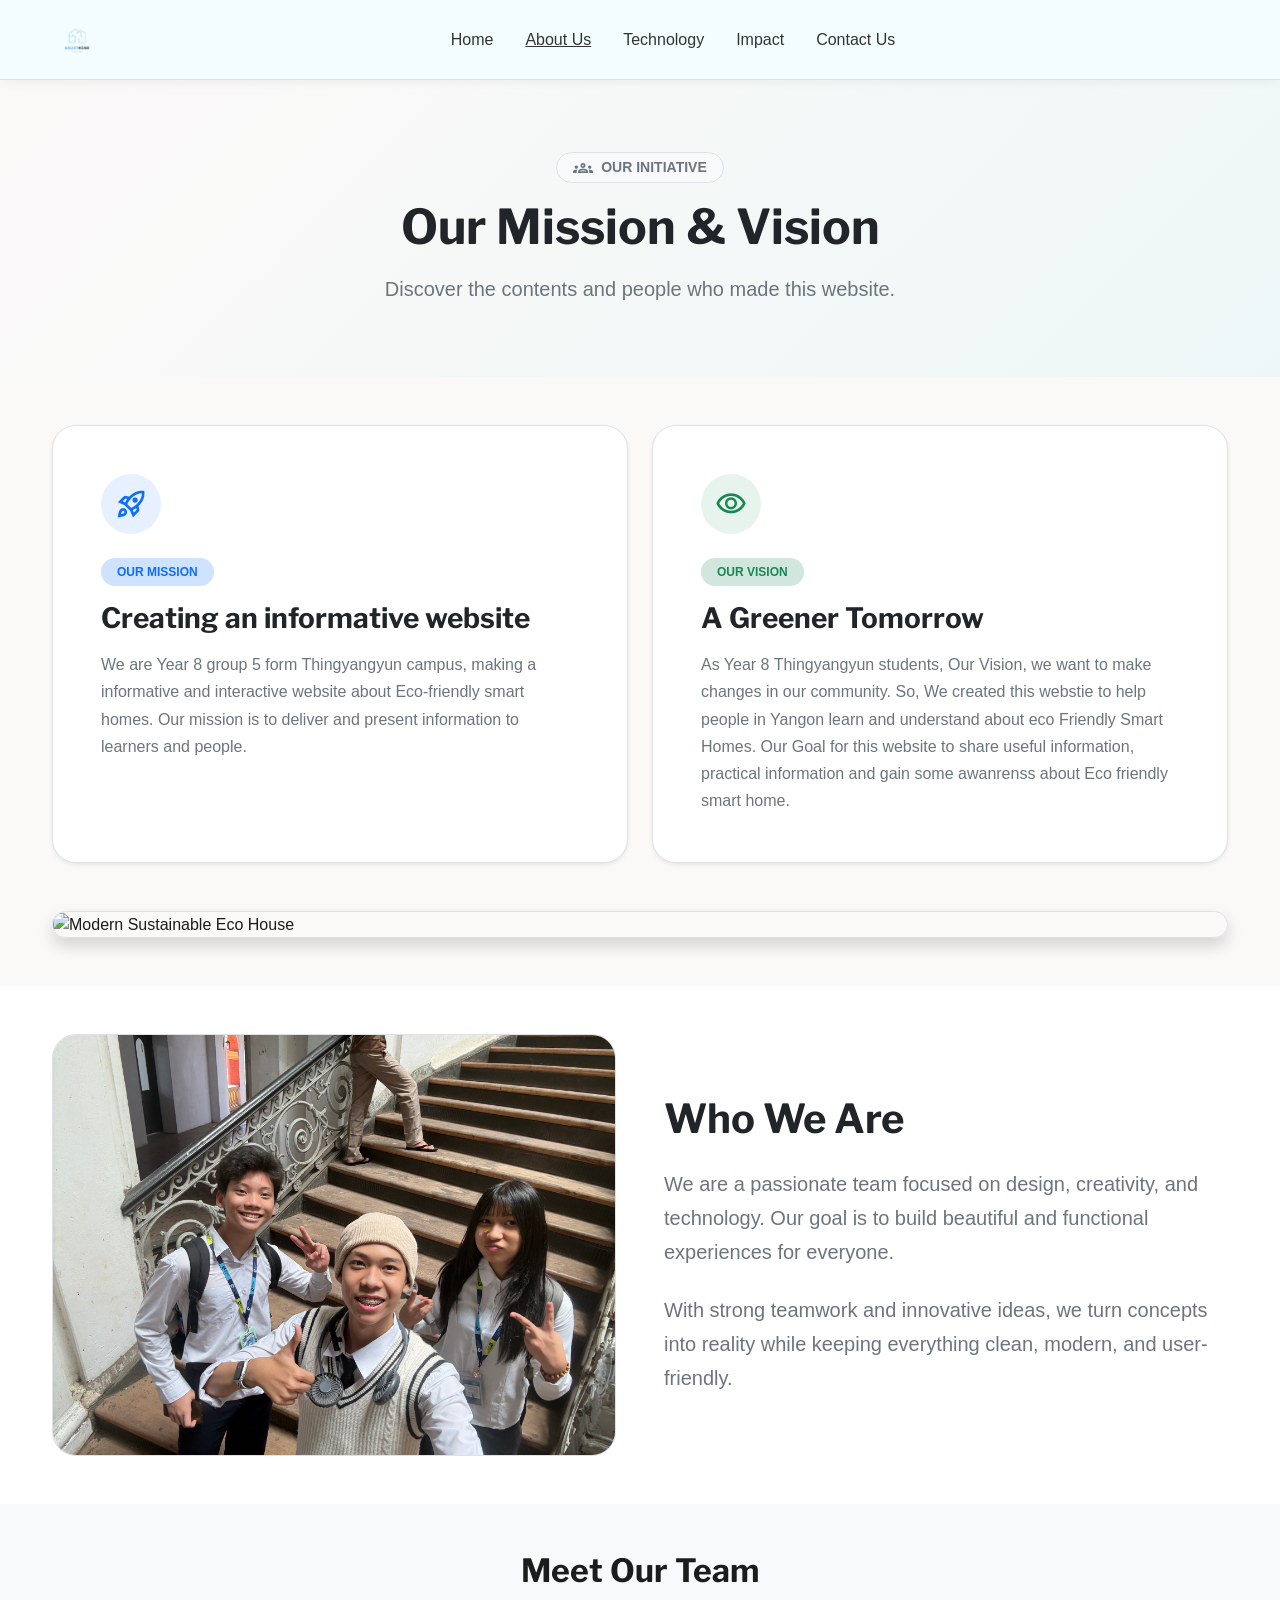
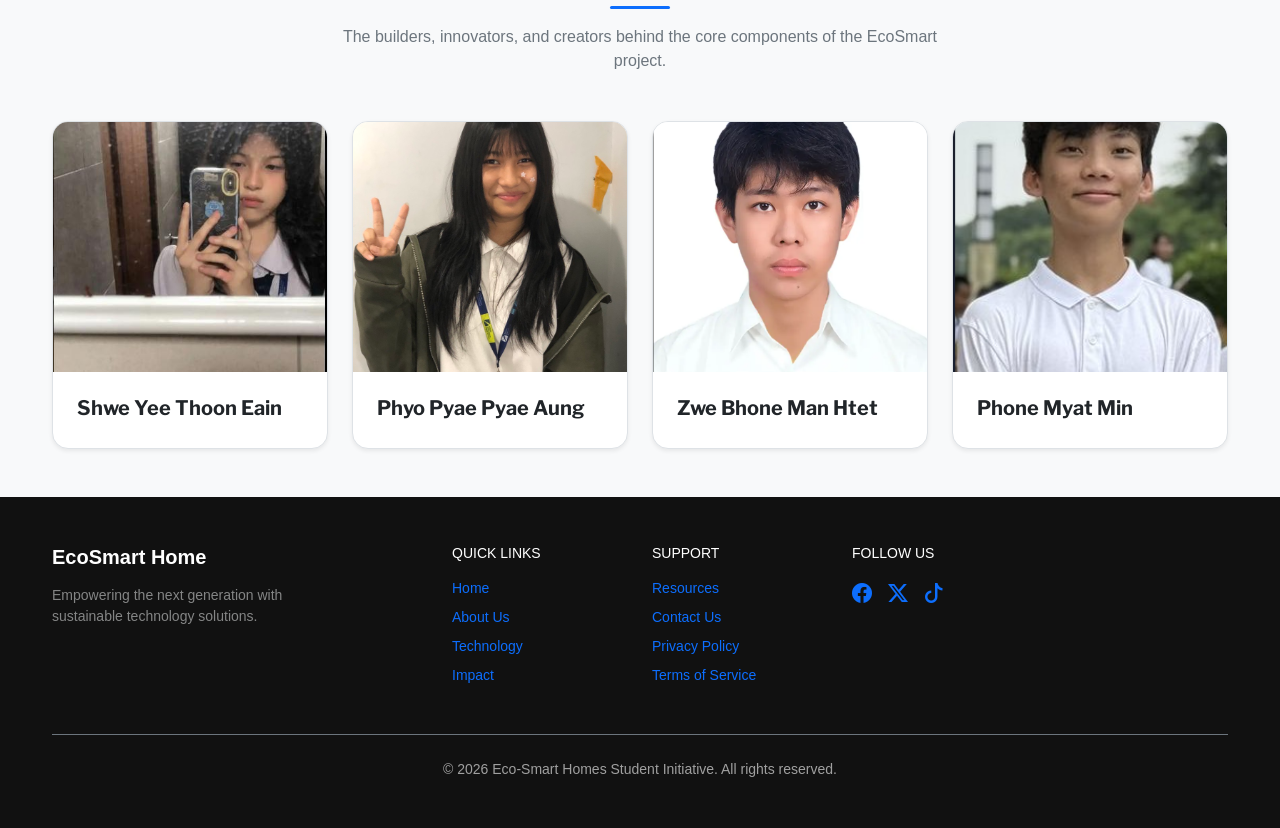
==== commit 57d6dfdf: "Add files via upload" ====
--- a/about-us.html
+++ b/about-us.html
@@ -136,8 +136,6 @@
                             </div>
                             <div class="card-body p-4 d-flex flex-column">
                                 <h4 class="fw-bold h5 mb-1" style="font-family: 'Libre Franklin', sans-serif;">Shwe Yee Thoon Eain</h4>
-                                <p class="text-primary small fw-semibold mb-3 text-uppercase">Presentation Specailist/coder</p>
-                                <p class="card-text text-secondary small mb-0">Manages the presentation slides made for this project.</p>
                             </div>
                         </div>
                     </div>
@@ -149,8 +147,6 @@
                             </div>
                             <div class="card-body p-4 d-flex flex-column">
                                 <h4 class="fw-bold h5 mb-1" style="font-family: 'Libre Franklin', sans-serif;">Phyo Pyae Pyae Aung</h4>
-                                <p class="text-primary small fw-semibold mb-3 text-uppercase">Information Specailist/coder</p>
-                                <p class="card-text text-secondary small mb-0">Accquired the informations presented in this website.</p>
                             </div>
                         </div>
                     </div>
@@ -162,8 +158,6 @@
                             </div>
                             <div class="card-body p-4 d-flex flex-column">
                                 <h4 class="fw-bold h5 mb-1" style="font-family: 'Libre Franklin', sans-serif;">Zwe Bhone Man Htet</h4>
-                                <p class="text-primary small fw-semibold mb-3 text-uppercase">Wireframe drawer/coder</p>
-                                <p class="card-text text-secondary small mb-0">Focuses on making the wireframe and webstie design layout.</p>
                             </div>
                         </div>
                     </div>
@@ -175,8 +169,6 @@
                             </div>
                             <div class="card-body p-4 d-flex flex-column">
                                 <h4 class="fw-bold h5 mb-1" style="font-family: 'Libre Franklin', sans-serif;">Phone Myat Min</h4>
-                                <p class="text-primary small fw-semibold mb-3 text-uppercase">Coder</p>
-                                <p class="card-text text-secondary small mb-0">Help with the codes made in this website.</p>
                             </div>
                         </div>
                     </div>
